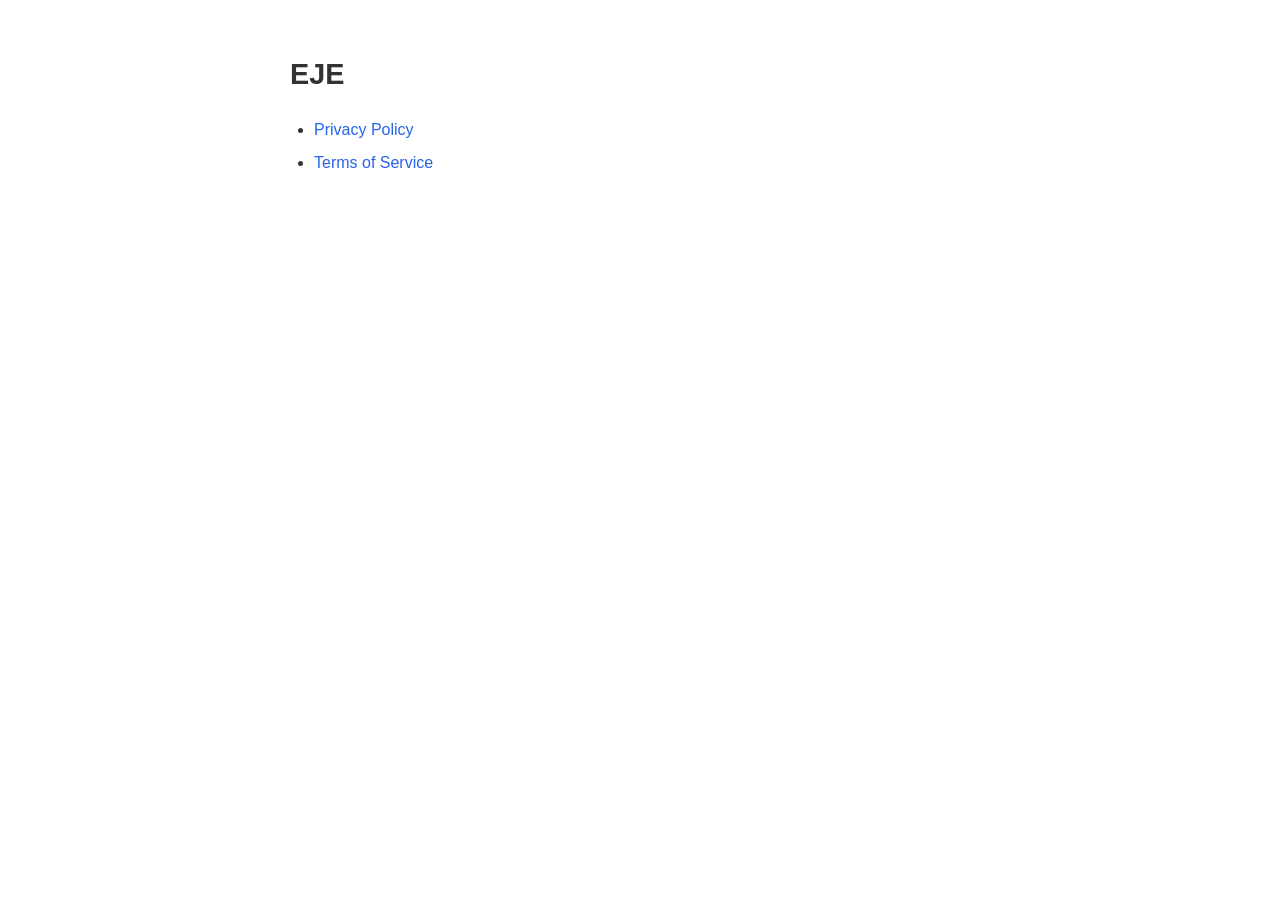
==== index.html @ 6205c338 "Add files via upload" ====
<!DOCTYPE html>
<html lang="en">
<head>
    <meta charset="UTF-8">
    <meta name="viewport" content="width=device-width, initial-scale=1.0">
    <title>EJE - Legal</title>
    <style>
        body { font-family: -apple-system, BlinkMacSystemFont, 'Segoe UI', Roboto, sans-serif; max-width: 700px; margin: 0 auto; padding: 2rem 1rem; color: #333; line-height: 1.6; }
        h1 { font-size: 1.8rem; }
        a { color: #2563eb; text-decoration: none; }
        a:hover { text-decoration: underline; }
        ul { padding-left: 1.5rem; }
        li { margin-bottom: 0.5rem; }
    </style>
</head>
<body>
    <h1>EJE</h1>
    <ul>
        <li><a href="privacy-policy.html">Privacy Policy</a></li>
        <li><a href="terms-of-service.html">Terms of Service</a></li>
    </ul>
</body>
</html>
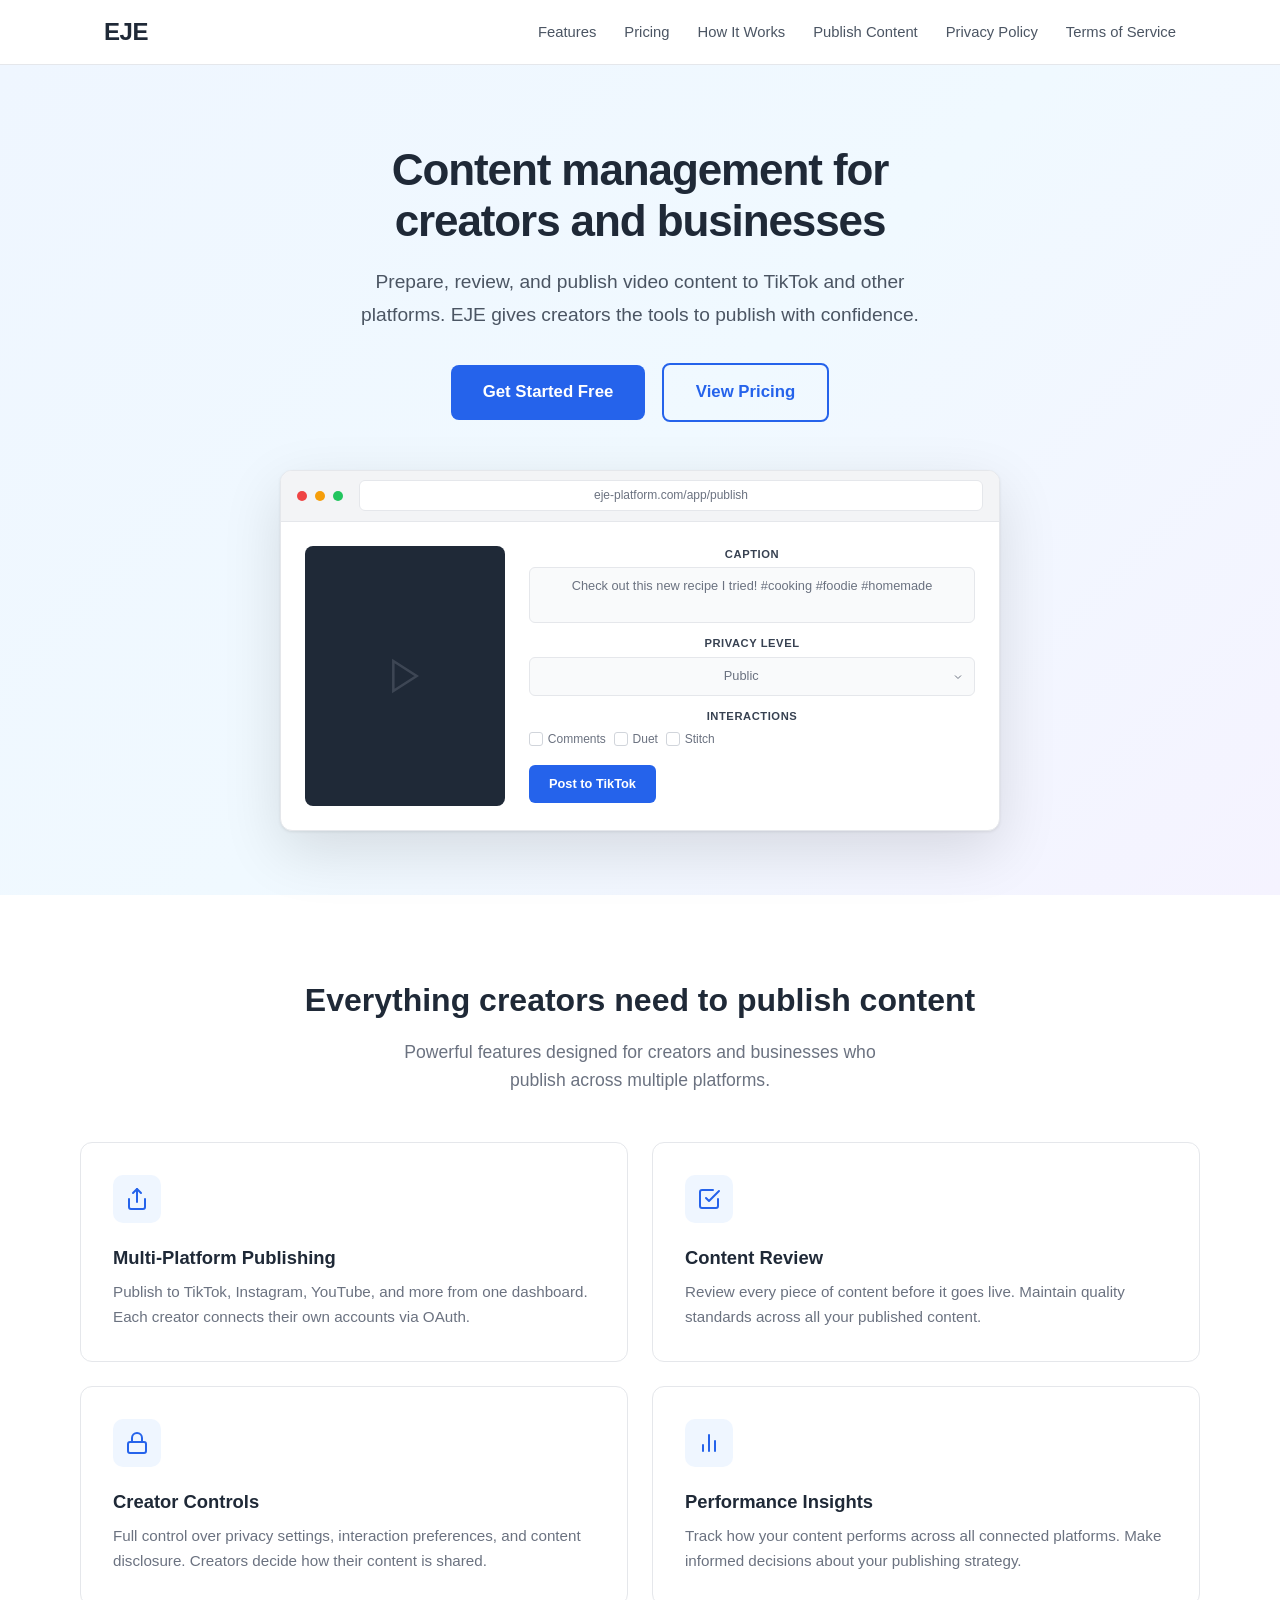
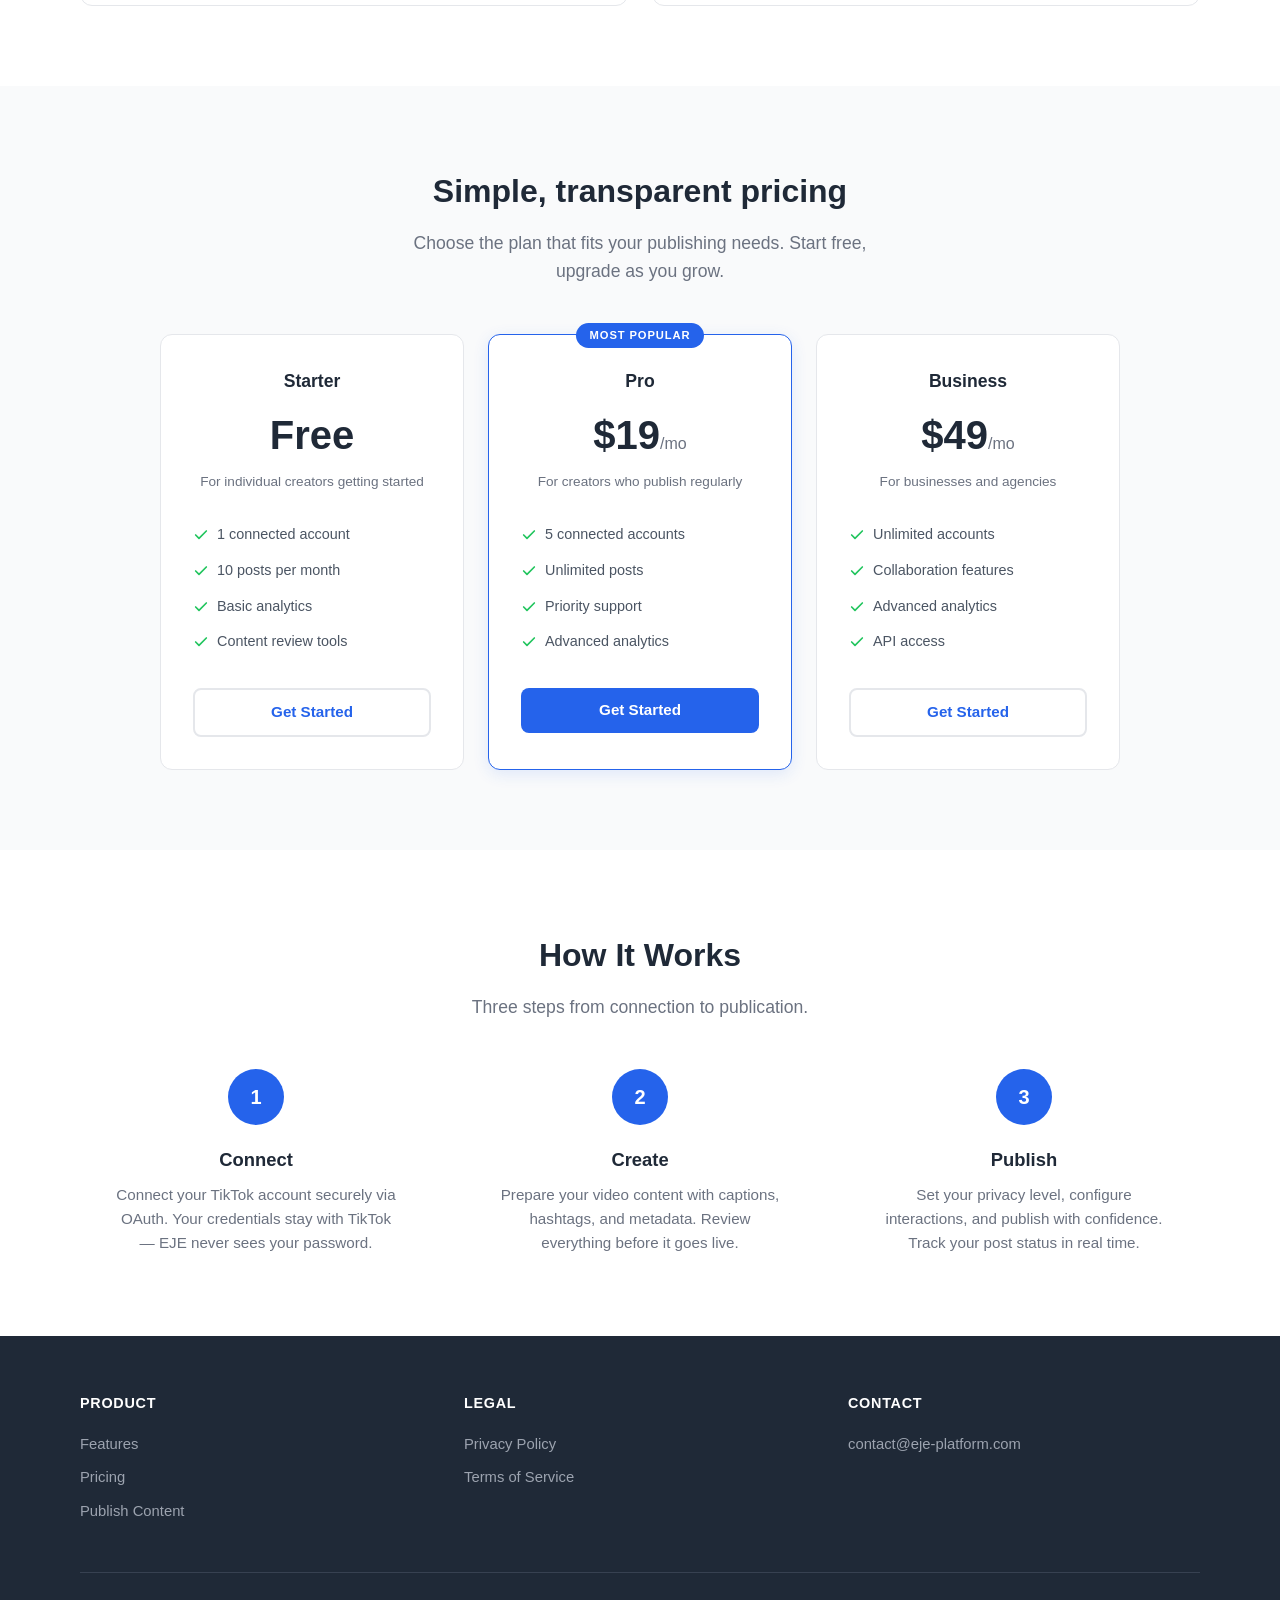
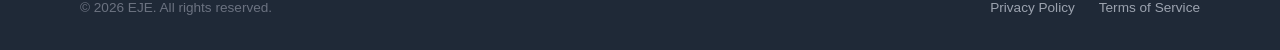
==== commit 6275a1fc: "feat: add SaaS product website with publishing UI - Rebuild landing page with pricing tiers, dashboa" ====
--- a/index.html
+++ b/index.html
@@ -3,21 +3,925 @@
 <head>
     <meta charset="UTF-8">
     <meta name="viewport" content="width=device-width, initial-scale=1.0">
-    <title>EJE - Legal</title>
+    <title>EJE - Content Management for Creators and Businesses</title>
     <style>
-        body { font-family: -apple-system, BlinkMacSystemFont, 'Segoe UI', Roboto, sans-serif; max-width: 700px; margin: 0 auto; padding: 2rem 1rem; color: #333; line-height: 1.6; }
-        h1 { font-size: 1.8rem; }
-        a { color: #2563eb; text-decoration: none; }
-        a:hover { text-decoration: underline; }
-        ul { padding-left: 1.5rem; }
-        li { margin-bottom: 0.5rem; }
+        *, *::before, *::after {
+            box-sizing: border-box;
+            margin: 0;
+            padding: 0;
+        }
+
+        html {
+            scroll-behavior: smooth;
+        }
+
+        body {
+            font-family: -apple-system, BlinkMacSystemFont, 'Segoe UI', Roboto, sans-serif;
+            color: #1f2937;
+            line-height: 1.6;
+            background: #fff;
+        }
+
+        a {
+            color: #2563eb;
+            text-decoration: none;
+        }
+
+        a:hover {
+            text-decoration: underline;
+        }
+
+        /* Header / Navigation */
+        .header {
+            position: sticky;
+            top: 0;
+            background: rgba(255, 255, 255, 0.95);
+            backdrop-filter: blur(8px);
+            border-bottom: 1px solid #e5e7eb;
+            z-index: 100;
+        }
+
+        .header-inner {
+            max-width: 1120px;
+            margin: 0 auto;
+            padding: 0 1.5rem;
+            display: flex;
+            align-items: center;
+            justify-content: space-between;
+            height: 64px;
+        }
+
+        .logo {
+            font-size: 1.5rem;
+            font-weight: 800;
+            color: #1f2937;
+            letter-spacing: -0.02em;
+        }
+
+        .nav-links {
+            display: flex;
+            align-items: center;
+            gap: 1.75rem;
+            list-style: none;
+        }
+
+        .nav-links a {
+            color: #4b5563;
+            font-size: 0.925rem;
+            font-weight: 500;
+            transition: color 0.2s;
+        }
+
+        .nav-links a:hover {
+            color: #2563eb;
+            text-decoration: none;
+        }
+
+        .nav-toggle {
+            display: none;
+            background: none;
+            border: none;
+            cursor: pointer;
+            padding: 0.5rem;
+        }
+
+        .nav-toggle span {
+            display: block;
+            width: 22px;
+            height: 2px;
+            background: #1f2937;
+            margin: 5px 0;
+            transition: transform 0.2s;
+        }
+
+        /* Hero */
+        .hero {
+            background: linear-gradient(135deg, #eff6ff 0%, #f0f9ff 50%, #f5f3ff 100%);
+            padding: 5rem 1.5rem 4rem;
+            text-align: center;
+        }
+
+        .hero-inner {
+            max-width: 1120px;
+            margin: 0 auto;
+        }
+
+        .hero-text {
+            max-width: 640px;
+            margin: 0 auto 3rem;
+        }
+
+        .hero h1 {
+            font-size: 2.75rem;
+            font-weight: 800;
+            line-height: 1.15;
+            color: #1f2937;
+            letter-spacing: -0.025em;
+            margin-bottom: 1.25rem;
+        }
+
+        .hero p {
+            font-size: 1.2rem;
+            color: #4b5563;
+            max-width: 560px;
+            margin: 0 auto 2rem;
+            line-height: 1.7;
+        }
+
+        .btn-primary {
+            display: inline-block;
+            background: #2563eb;
+            color: #fff;
+            padding: 0.85rem 2rem;
+            border-radius: 8px;
+            font-size: 1.05rem;
+            font-weight: 600;
+            transition: background 0.2s, transform 0.15s;
+        }
+
+        .btn-primary:hover {
+            background: #1d4ed8;
+            text-decoration: none;
+            transform: translateY(-1px);
+        }
+
+        .btn-outline-hero {
+            display: inline-block;
+            background: transparent;
+            color: #2563eb;
+            padding: 0.85rem 2rem;
+            border-radius: 8px;
+            font-size: 1.05rem;
+            font-weight: 600;
+            border: 2px solid #2563eb;
+            margin-left: 0.75rem;
+            transition: background 0.2s, transform 0.15s;
+        }
+
+        .btn-outline-hero:hover {
+            background: #eff6ff;
+            text-decoration: none;
+            transform: translateY(-1px);
+        }
+
+        /* Dashboard mockup */
+        .dashboard-mockup {
+            max-width: 720px;
+            margin: 0 auto;
+            background: #fff;
+            border-radius: 12px;
+            box-shadow: 0 20px 60px rgba(0, 0, 0, 0.12), 0 1px 3px rgba(0, 0, 0, 0.08);
+            overflow: hidden;
+            border: 1px solid #e5e7eb;
+        }
+
+        .mockup-toolbar {
+            background: #f3f4f6;
+            padding: 0.6rem 1rem;
+            display: flex;
+            align-items: center;
+            gap: 0.5rem;
+            border-bottom: 1px solid #e5e7eb;
+        }
+
+        .mockup-dot {
+            width: 10px;
+            height: 10px;
+            border-radius: 50%;
+            background: #d1d5db;
+        }
+
+        .mockup-dot:nth-child(1) { background: #ef4444; }
+        .mockup-dot:nth-child(2) { background: #f59e0b; }
+        .mockup-dot:nth-child(3) { background: #22c55e; }
+
+        .mockup-url {
+            flex: 1;
+            background: #fff;
+            border-radius: 6px;
+            padding: 0.3rem 0.75rem;
+            font-size: 0.75rem;
+            color: #6b7280;
+            margin-left: 0.5rem;
+            border: 1px solid #e5e7eb;
+        }
+
+        .mockup-body {
+            padding: 1.5rem;
+            display: grid;
+            grid-template-columns: 200px 1fr;
+            gap: 1.5rem;
+        }
+
+        .mockup-preview {
+            background: #1f2937;
+            border-radius: 8px;
+            height: 260px;
+            display: flex;
+            align-items: center;
+            justify-content: center;
+            color: #6b7280;
+            font-size: 0.8rem;
+        }
+
+        .mockup-preview svg {
+            opacity: 0.4;
+        }
+
+        .mockup-form {
+            display: flex;
+            flex-direction: column;
+            gap: 0.75rem;
+        }
+
+        .mockup-field {
+            display: flex;
+            flex-direction: column;
+            gap: 0.25rem;
+        }
+
+        .mockup-label {
+            font-size: 0.7rem;
+            font-weight: 600;
+            color: #374151;
+            text-transform: uppercase;
+            letter-spacing: 0.05em;
+        }
+
+        .mockup-input {
+            background: #f9fafb;
+            border: 1px solid #e5e7eb;
+            border-radius: 6px;
+            padding: 0.5rem 0.65rem;
+            font-size: 0.8rem;
+            color: #6b7280;
+        }
+
+        .mockup-textarea {
+            height: 56px;
+            resize: none;
+        }
+
+        .mockup-select {
+            appearance: none;
+            background: #f9fafb url("data:image/svg+xml,%3Csvg xmlns='http://www.w3.org/2000/svg' width='12' height='12' viewBox='0 0 24 24' fill='none' stroke='%236b7280' stroke-width='2'%3E%3Cpath d='M6 9l6 6 6-6'/%3E%3C/svg%3E") no-repeat right 0.65rem center;
+            padding-right: 2rem;
+        }
+
+        .mockup-row {
+            display: flex;
+            gap: 0.5rem;
+            align-items: center;
+        }
+
+        .mockup-checkbox {
+            display: flex;
+            align-items: center;
+            gap: 0.3rem;
+            font-size: 0.75rem;
+            color: #6b7280;
+        }
+
+        .mockup-checkbox-box {
+            width: 14px;
+            height: 14px;
+            border: 1.5px solid #d1d5db;
+            border-radius: 3px;
+            background: #fff;
+        }
+
+        .mockup-btn {
+            background: #2563eb;
+            color: #fff;
+            border: none;
+            border-radius: 6px;
+            padding: 0.55rem 1.25rem;
+            font-size: 0.8rem;
+            font-weight: 600;
+            cursor: default;
+            align-self: flex-start;
+            margin-top: 0.25rem;
+        }
+
+        /* Section shared styles */
+        .section {
+            padding: 5rem 1.5rem;
+        }
+
+        .section-alt {
+            background: #f9fafb;
+        }
+
+        .section-inner {
+            max-width: 1120px;
+            margin: 0 auto;
+        }
+
+        .section-heading {
+            text-align: center;
+            margin-bottom: 3rem;
+        }
+
+        .section-heading h2 {
+            font-size: 2rem;
+            font-weight: 700;
+            color: #1f2937;
+            margin-bottom: 0.75rem;
+        }
+
+        .section-heading p {
+            font-size: 1.1rem;
+            color: #6b7280;
+            max-width: 520px;
+            margin: 0 auto;
+        }
+
+        /* Features grid */
+        .features-grid {
+            display: grid;
+            grid-template-columns: repeat(2, 1fr);
+            gap: 1.5rem;
+        }
+
+        .feature-card {
+            background: #fff;
+            border: 1px solid #e5e7eb;
+            border-radius: 12px;
+            padding: 2rem;
+            transition: box-shadow 0.25s, transform 0.2s;
+        }
+
+        .feature-card:hover {
+            box-shadow: 0 8px 24px rgba(0, 0, 0, 0.08);
+            transform: translateY(-2px);
+        }
+
+        .feature-icon {
+            width: 48px;
+            height: 48px;
+            border-radius: 10px;
+            background: #eff6ff;
+            display: flex;
+            align-items: center;
+            justify-content: center;
+            margin-bottom: 1.25rem;
+            font-size: 1.35rem;
+        }
+
+        .feature-card h3 {
+            font-size: 1.15rem;
+            font-weight: 600;
+            color: #1f2937;
+            margin-bottom: 0.5rem;
+        }
+
+        .feature-card p {
+            font-size: 0.95rem;
+            color: #6b7280;
+            line-height: 1.6;
+        }
+
+        /* Pricing */
+        .pricing-grid {
+            display: grid;
+            grid-template-columns: repeat(3, 1fr);
+            gap: 1.5rem;
+            max-width: 960px;
+            margin: 0 auto;
+        }
+
+        .pricing-card {
+            background: #fff;
+            border: 1px solid #e5e7eb;
+            border-radius: 12px;
+            padding: 2rem;
+            text-align: center;
+            position: relative;
+            transition: box-shadow 0.25s, transform 0.2s;
+        }
+
+        .pricing-card:hover {
+            box-shadow: 0 8px 24px rgba(0, 0, 0, 0.08);
+            transform: translateY(-2px);
+        }
+
+        .pricing-card.featured {
+            border-color: #2563eb;
+            box-shadow: 0 4px 16px rgba(37, 99, 235, 0.12);
+        }
+
+        .pricing-badge {
+            position: absolute;
+            top: -12px;
+            left: 50%;
+            transform: translateX(-50%);
+            background: #2563eb;
+            color: #fff;
+            font-size: 0.7rem;
+            font-weight: 700;
+            text-transform: uppercase;
+            letter-spacing: 0.08em;
+            padding: 0.25rem 0.85rem;
+            border-radius: 20px;
+        }
+
+        .pricing-tier {
+            font-size: 1.1rem;
+            font-weight: 700;
+            color: #1f2937;
+            margin-bottom: 0.5rem;
+        }
+
+        .pricing-price {
+            font-size: 2.5rem;
+            font-weight: 800;
+            color: #1f2937;
+            margin-bottom: 0.25rem;
+        }
+
+        .pricing-price span {
+            font-size: 1rem;
+            font-weight: 500;
+            color: #6b7280;
+        }
+
+        .pricing-desc {
+            font-size: 0.85rem;
+            color: #6b7280;
+            margin-bottom: 1.5rem;
+        }
+
+        .pricing-features {
+            list-style: none;
+            text-align: left;
+            margin-bottom: 1.75rem;
+        }
+
+        .pricing-features li {
+            font-size: 0.9rem;
+            color: #4b5563;
+            padding: 0.4rem 0;
+            padding-left: 1.5rem;
+            position: relative;
+        }
+
+        .pricing-features li::before {
+            content: "";
+            position: absolute;
+            left: 0;
+            top: 0.65rem;
+            width: 16px;
+            height: 16px;
+            background: url("data:image/svg+xml,%3Csvg xmlns='http://www.w3.org/2000/svg' width='16' height='16' viewBox='0 0 24 24' fill='none' stroke='%2322c55e' stroke-width='2.5' stroke-linecap='round' stroke-linejoin='round'%3E%3Cpath d='M20 6L9 17l-5-5'/%3E%3C/svg%3E") no-repeat center;
+        }
+
+        .btn-pricing {
+            display: inline-block;
+            padding: 0.65rem 1.5rem;
+            border-radius: 8px;
+            font-size: 0.95rem;
+            font-weight: 600;
+            transition: background 0.2s, transform 0.15s;
+            width: 100%;
+            text-align: center;
+        }
+
+        .btn-pricing-primary {
+            background: #2563eb;
+            color: #fff;
+        }
+
+        .btn-pricing-primary:hover {
+            background: #1d4ed8;
+            text-decoration: none;
+            transform: translateY(-1px);
+        }
+
+        .btn-pricing-outline {
+            background: transparent;
+            color: #2563eb;
+            border: 2px solid #e5e7eb;
+        }
+
+        .btn-pricing-outline:hover {
+            border-color: #2563eb;
+            text-decoration: none;
+            transform: translateY(-1px);
+        }
+
+        /* How It Works */
+        .steps {
+            display: grid;
+            grid-template-columns: repeat(3, 1fr);
+            gap: 2rem;
+            counter-reset: step;
+        }
+
+        .step {
+            text-align: center;
+            position: relative;
+        }
+
+        .step-number {
+            width: 56px;
+            height: 56px;
+            background: #2563eb;
+            color: #fff;
+            border-radius: 50%;
+            display: flex;
+            align-items: center;
+            justify-content: center;
+            font-size: 1.25rem;
+            font-weight: 700;
+            margin: 0 auto 1.25rem;
+        }
+
+        .step h3 {
+            font-size: 1.15rem;
+            font-weight: 600;
+            color: #1f2937;
+            margin-bottom: 0.5rem;
+        }
+
+        .step p {
+            font-size: 0.95rem;
+            color: #6b7280;
+            line-height: 1.6;
+            max-width: 280px;
+            margin: 0 auto;
+        }
+
+        /* Footer */
+        .footer {
+            background: #1f2937;
+            color: #d1d5db;
+            padding: 3.5rem 1.5rem 2rem;
+        }
+
+        .footer-inner {
+            max-width: 1120px;
+            margin: 0 auto;
+        }
+
+        .footer-columns {
+            display: grid;
+            grid-template-columns: repeat(3, 1fr);
+            gap: 2rem;
+            margin-bottom: 2.5rem;
+        }
+
+        .footer-col h4 {
+            color: #fff;
+            font-size: 0.9rem;
+            font-weight: 600;
+            text-transform: uppercase;
+            letter-spacing: 0.05em;
+            margin-bottom: 1rem;
+        }
+
+        .footer-col ul {
+            list-style: none;
+        }
+
+        .footer-col li {
+            margin-bottom: 0.5rem;
+        }
+
+        .footer-col a {
+            color: #9ca3af;
+            font-size: 0.925rem;
+            transition: color 0.2s;
+        }
+
+        .footer-col a:hover {
+            color: #fff;
+            text-decoration: none;
+        }
+
+        .footer-bottom {
+            border-top: 1px solid #374151;
+            padding-top: 1.5rem;
+            display: flex;
+            align-items: center;
+            justify-content: space-between;
+            flex-wrap: wrap;
+            gap: 1rem;
+        }
+
+        .footer-bottom p {
+            font-size: 0.85rem;
+            color: #6b7280;
+        }
+
+        .footer-legal-links {
+            display: flex;
+            gap: 1.5rem;
+        }
+
+        .footer-legal-links a {
+            font-size: 0.85rem;
+            color: #9ca3af;
+        }
+
+        .footer-legal-links a:hover {
+            color: #fff;
+        }
+
+        /* Responsive */
+        @media (max-width: 768px) {
+            .nav-toggle {
+                display: block;
+            }
+
+            .nav-links {
+                display: none;
+                position: absolute;
+                top: 64px;
+                left: 0;
+                right: 0;
+                background: #fff;
+                flex-direction: column;
+                padding: 1rem 1.5rem 1.5rem;
+                border-bottom: 1px solid #e5e7eb;
+                gap: 1rem;
+            }
+
+            .nav-links.open {
+                display: flex;
+            }
+
+            .hero {
+                padding: 3rem 1.5rem 2.5rem;
+            }
+
+            .hero h1 {
+                font-size: 2rem;
+            }
+
+            .hero p {
+                font-size: 1.05rem;
+            }
+
+            .hero-text {
+                margin-bottom: 2rem;
+            }
+
+            .btn-outline-hero {
+                margin-left: 0;
+                margin-top: 0.5rem;
+            }
+
+            .mockup-body {
+                grid-template-columns: 1fr;
+            }
+
+            .mockup-preview {
+                height: 160px;
+            }
+
+            .features-grid {
+                grid-template-columns: 1fr;
+            }
+
+            .pricing-grid {
+                grid-template-columns: 1fr;
+                max-width: 360px;
+            }
+
+            .steps {
+                grid-template-columns: 1fr;
+                gap: 2.5rem;
+            }
+
+            .footer-columns {
+                grid-template-columns: 1fr;
+                gap: 1.5rem;
+            }
+
+            .footer-bottom {
+                flex-direction: column;
+                align-items: flex-start;
+            }
+        }
     </style>
 </head>
 <body>
-    <h1>EJE</h1>
-    <ul>
-        <li><a href="privacy-policy.html">Privacy Policy</a></li>
-        <li><a href="terms-of-service.html">Terms of Service</a></li>
-    </ul>
+
+    <!-- Header / Navigation -->
+    <header class="header">
+        <div class="header-inner">
+            <div class="logo">EJE</div>
+            <button class="nav-toggle" aria-label="Toggle navigation" onclick="document.querySelector('.nav-links').classList.toggle('open')">
+                <span></span><span></span><span></span>
+            </button>
+            <ul class="nav-links">
+                <li><a href="#features">Features</a></li>
+                <li><a href="#pricing">Pricing</a></li>
+                <li><a href="#how-it-works">How It Works</a></li>
+                <li><a href="app/publish.html">Publish Content</a></li>
+                <li><a href="privacy-policy.html">Privacy Policy</a></li>
+                <li><a href="terms-of-service.html">Terms of Service</a></li>
+            </ul>
+        </div>
+    </header>
+
+    <!-- Hero -->
+    <section class="hero">
+        <div class="hero-inner">
+            <div class="hero-text">
+                <h1>Content management for creators and businesses</h1>
+                <p>Prepare, review, and publish video content to TikTok and other platforms. EJE gives creators the tools to publish with confidence.</p>
+                <a href="app/publish.html" class="btn-primary">Get Started Free</a>
+                <a href="#pricing" class="btn-outline-hero">View Pricing</a>
+            </div>
+
+            <!-- Dashboard Mockup -->
+            <div class="dashboard-mockup">
+                <div class="mockup-toolbar">
+                    <div class="mockup-dot"></div>
+                    <div class="mockup-dot"></div>
+                    <div class="mockup-dot"></div>
+                    <div class="mockup-url">eje-platform.com/app/publish</div>
+                </div>
+                <div class="mockup-body">
+                    <div class="mockup-preview">
+                        <svg width="40" height="40" fill="none" stroke="#6b7280" stroke-width="1.5" viewBox="0 0 24 24"><polygon points="5 3 19 12 5 21 5 3"/></svg>
+                    </div>
+                    <div class="mockup-form">
+                        <div class="mockup-field">
+                            <div class="mockup-label">Caption</div>
+                            <div class="mockup-input mockup-textarea">Check out this new recipe I tried! #cooking #foodie #homemade</div>
+                        </div>
+                        <div class="mockup-field">
+                            <div class="mockup-label">Privacy Level</div>
+                            <div class="mockup-input mockup-select">Public</div>
+                        </div>
+                        <div class="mockup-field">
+                            <div class="mockup-label">Interactions</div>
+                            <div class="mockup-row">
+                                <div class="mockup-checkbox"><div class="mockup-checkbox-box"></div> Comments</div>
+                                <div class="mockup-checkbox"><div class="mockup-checkbox-box"></div> Duet</div>
+                                <div class="mockup-checkbox"><div class="mockup-checkbox-box"></div> Stitch</div>
+                            </div>
+                        </div>
+                        <div class="mockup-btn">Post to TikTok</div>
+                    </div>
+                </div>
+            </div>
+        </div>
+    </section>
+
+    <!-- Features -->
+    <section id="features" class="section">
+        <div class="section-inner">
+            <div class="section-heading">
+                <h2>Everything creators need to publish content</h2>
+                <p>Powerful features designed for creators and businesses who publish across multiple platforms.</p>
+            </div>
+            <div class="features-grid">
+                <div class="feature-card">
+                    <div class="feature-icon">
+                        <svg width="24" height="24" fill="none" stroke="#2563eb" stroke-width="2" stroke-linecap="round" stroke-linejoin="round" viewBox="0 0 24 24"><path d="M4 12v8a2 2 0 0 0 2 2h12a2 2 0 0 0 2-2v-8"/><polyline points="16 6 12 2 8 6"/><line x1="12" y1="2" x2="12" y2="15"/></svg>
+                    </div>
+                    <h3>Multi-Platform Publishing</h3>
+                    <p>Publish to TikTok, Instagram, YouTube, and more from one dashboard. Each creator connects their own accounts via OAuth.</p>
+                </div>
+                <div class="feature-card">
+                    <div class="feature-icon">
+                        <svg width="24" height="24" fill="none" stroke="#2563eb" stroke-width="2" stroke-linecap="round" stroke-linejoin="round" viewBox="0 0 24 24"><path d="M9 11l3 3L22 4"/><path d="M21 12v7a2 2 0 0 1-2 2H5a2 2 0 0 1-2-2V5a2 2 0 0 1 2-2h11"/></svg>
+                    </div>
+                    <h3>Content Review</h3>
+                    <p>Review every piece of content before it goes live. Maintain quality standards across all your published content.</p>
+                </div>
+                <div class="feature-card">
+                    <div class="feature-icon">
+                        <svg width="24" height="24" fill="none" stroke="#2563eb" stroke-width="2" stroke-linecap="round" stroke-linejoin="round" viewBox="0 0 24 24"><rect x="3" y="11" width="18" height="11" rx="2"/><path d="M7 11V7a5 5 0 0 1 10 0v4"/></svg>
+                    </div>
+                    <h3>Creator Controls</h3>
+                    <p>Full control over privacy settings, interaction preferences, and content disclosure. Creators decide how their content is shared.</p>
+                </div>
+                <div class="feature-card">
+                    <div class="feature-icon">
+                        <svg width="24" height="24" fill="none" stroke="#2563eb" stroke-width="2" stroke-linecap="round" stroke-linejoin="round" viewBox="0 0 24 24"><line x1="18" y1="20" x2="18" y2="10"/><line x1="12" y1="20" x2="12" y2="4"/><line x1="6" y1="20" x2="6" y2="14"/></svg>
+                    </div>
+                    <h3>Performance Insights</h3>
+                    <p>Track how your content performs across all connected platforms. Make informed decisions about your publishing strategy.</p>
+                </div>
+            </div>
+        </div>
+    </section>
+
+    <!-- Pricing -->
+    <section id="pricing" class="section section-alt">
+        <div class="section-inner">
+            <div class="section-heading">
+                <h2>Simple, transparent pricing</h2>
+                <p>Choose the plan that fits your publishing needs. Start free, upgrade as you grow.</p>
+            </div>
+            <div class="pricing-grid">
+                <div class="pricing-card">
+                    <div class="pricing-tier">Starter</div>
+                    <div class="pricing-price">Free</div>
+                    <div class="pricing-desc">For individual creators getting started</div>
+                    <ul class="pricing-features">
+                        <li>1 connected account</li>
+                        <li>10 posts per month</li>
+                        <li>Basic analytics</li>
+                        <li>Content review tools</li>
+                    </ul>
+                    <a href="app/publish.html" class="btn-pricing btn-pricing-outline">Get Started</a>
+                </div>
+                <div class="pricing-card featured">
+                    <div class="pricing-badge">Most Popular</div>
+                    <div class="pricing-tier">Pro</div>
+                    <div class="pricing-price">$19<span>/mo</span></div>
+                    <div class="pricing-desc">For creators who publish regularly</div>
+                    <ul class="pricing-features">
+                        <li>5 connected accounts</li>
+                        <li>Unlimited posts</li>
+                        <li>Priority support</li>
+                        <li>Advanced analytics</li>
+                    </ul>
+                    <a href="app/publish.html" class="btn-pricing btn-pricing-primary">Get Started</a>
+                </div>
+                <div class="pricing-card">
+                    <div class="pricing-tier">Business</div>
+                    <div class="pricing-price">$49<span>/mo</span></div>
+                    <div class="pricing-desc">For businesses and agencies</div>
+                    <ul class="pricing-features">
+                        <li>Unlimited accounts</li>
+                        <li>Collaboration features</li>
+                        <li>Advanced analytics</li>
+                        <li>API access</li>
+                    </ul>
+                    <a href="app/publish.html" class="btn-pricing btn-pricing-outline">Get Started</a>
+                </div>
+            </div>
+        </div>
+    </section>
+
+    <!-- How It Works -->
+    <section id="how-it-works" class="section">
+        <div class="section-inner">
+            <div class="section-heading">
+                <h2>How It Works</h2>
+                <p>Three steps from connection to publication.</p>
+            </div>
+            <div class="steps">
+                <div class="step">
+                    <div class="step-number">1</div>
+                    <h3>Connect</h3>
+                    <p>Connect your TikTok account securely via OAuth. Your credentials stay with TikTok — EJE never sees your password.</p>
+                </div>
+                <div class="step">
+                    <div class="step-number">2</div>
+                    <h3>Create</h3>
+                    <p>Prepare your video content with captions, hashtags, and metadata. Review everything before it goes live.</p>
+                </div>
+                <div class="step">
+                    <div class="step-number">3</div>
+                    <h3>Publish</h3>
+                    <p>Set your privacy level, configure interactions, and publish with confidence. Track your post status in real time.</p>
+                </div>
+            </div>
+        </div>
+    </section>
+
+    <!-- Footer -->
+    <footer class="footer">
+        <div class="footer-inner">
+            <div class="footer-columns">
+                <div class="footer-col">
+                    <h4>Product</h4>
+                    <ul>
+                        <li><a href="#features">Features</a></li>
+                        <li><a href="#pricing">Pricing</a></li>
+                        <li><a href="app/publish.html">Publish Content</a></li>
+                    </ul>
+                </div>
+                <div class="footer-col">
+                    <h4>Legal</h4>
+                    <ul>
+                        <li><a href="privacy-policy.html">Privacy Policy</a></li>
+                        <li><a href="terms-of-service.html">Terms of Service</a></li>
+                    </ul>
+                </div>
+                <div class="footer-col">
+                    <h4>Contact</h4>
+                    <ul>
+                        <li><a href="mailto:contact@eje-platform.com">contact@eje-platform.com</a></li>
+                    </ul>
+                </div>
+            </div>
+            <div class="footer-bottom">
+                <p>&copy; 2026 EJE. All rights reserved.</p>
+                <div class="footer-legal-links">
+                    <a href="privacy-policy.html">Privacy Policy</a>
+                    <a href="terms-of-service.html">Terms of Service</a>
+                </div>
+            </div>
+        </div>
+    </footer>
+
 </body>
 </html>
